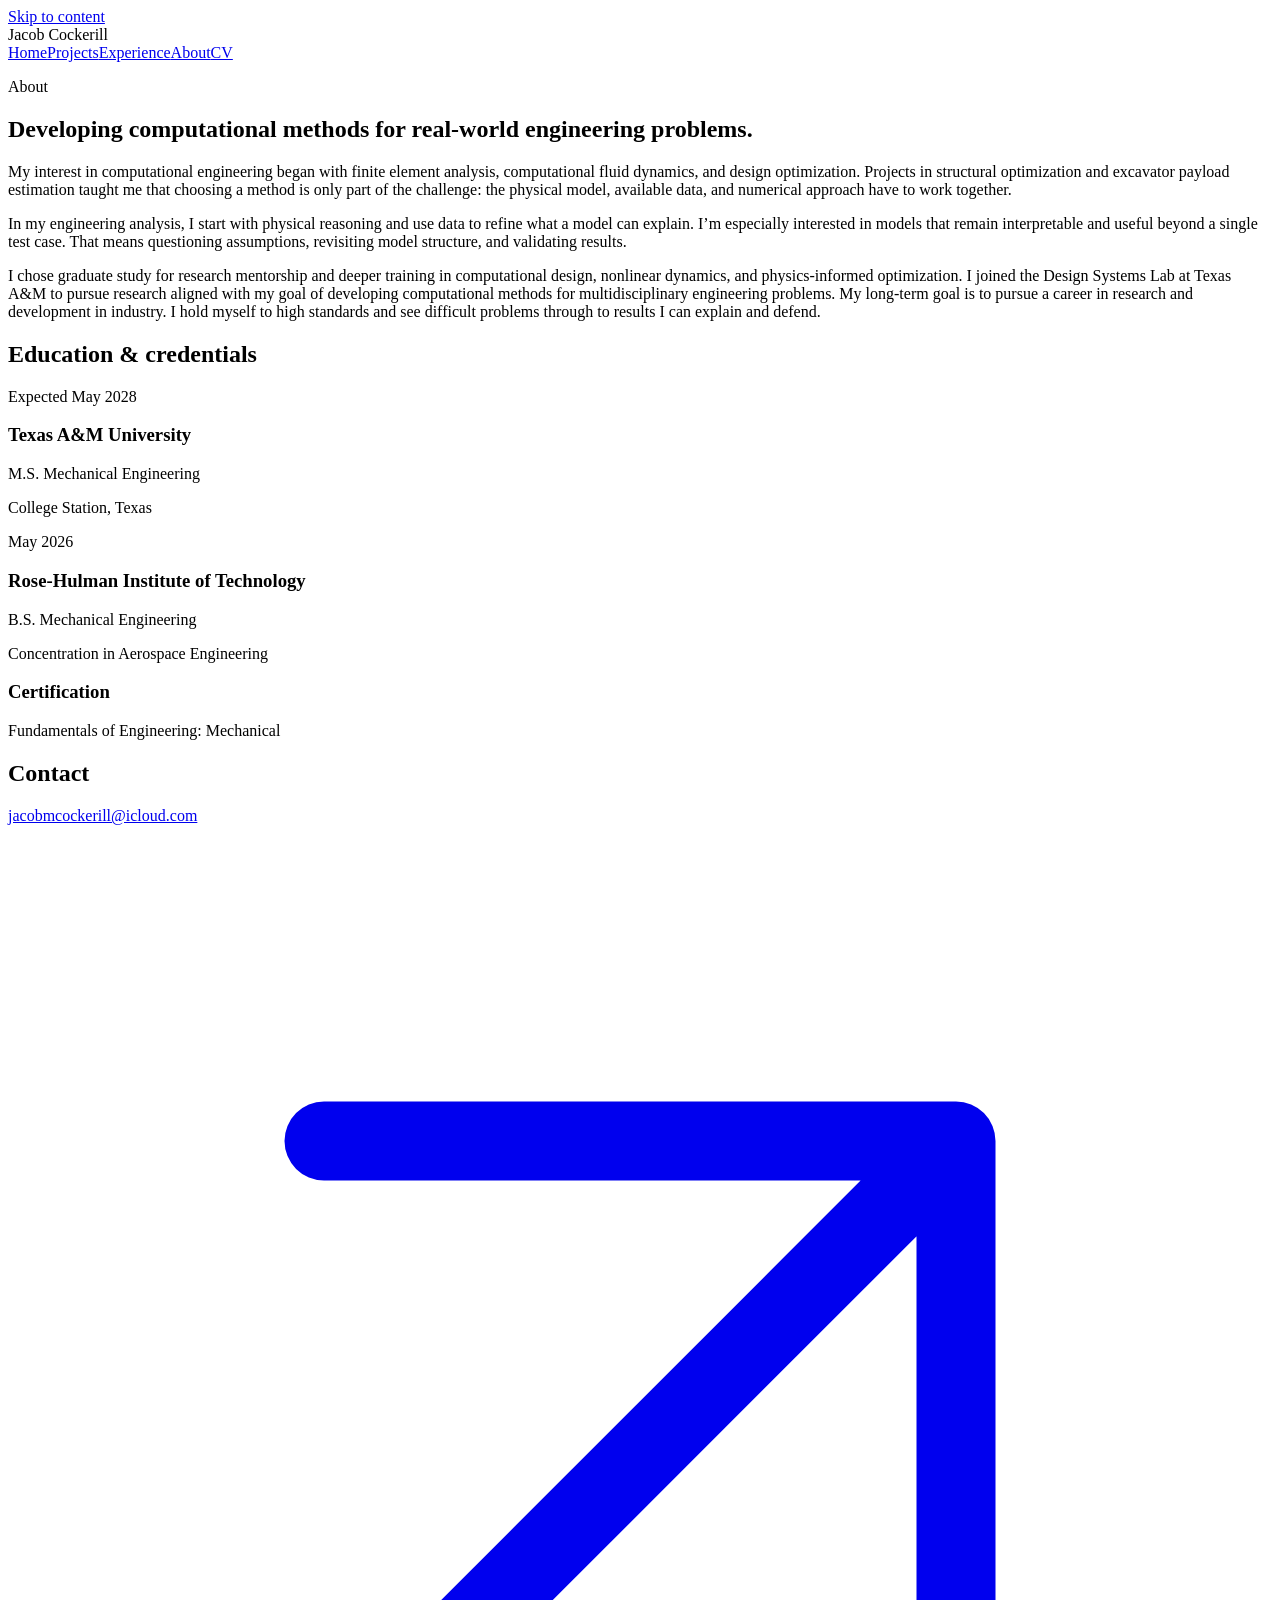
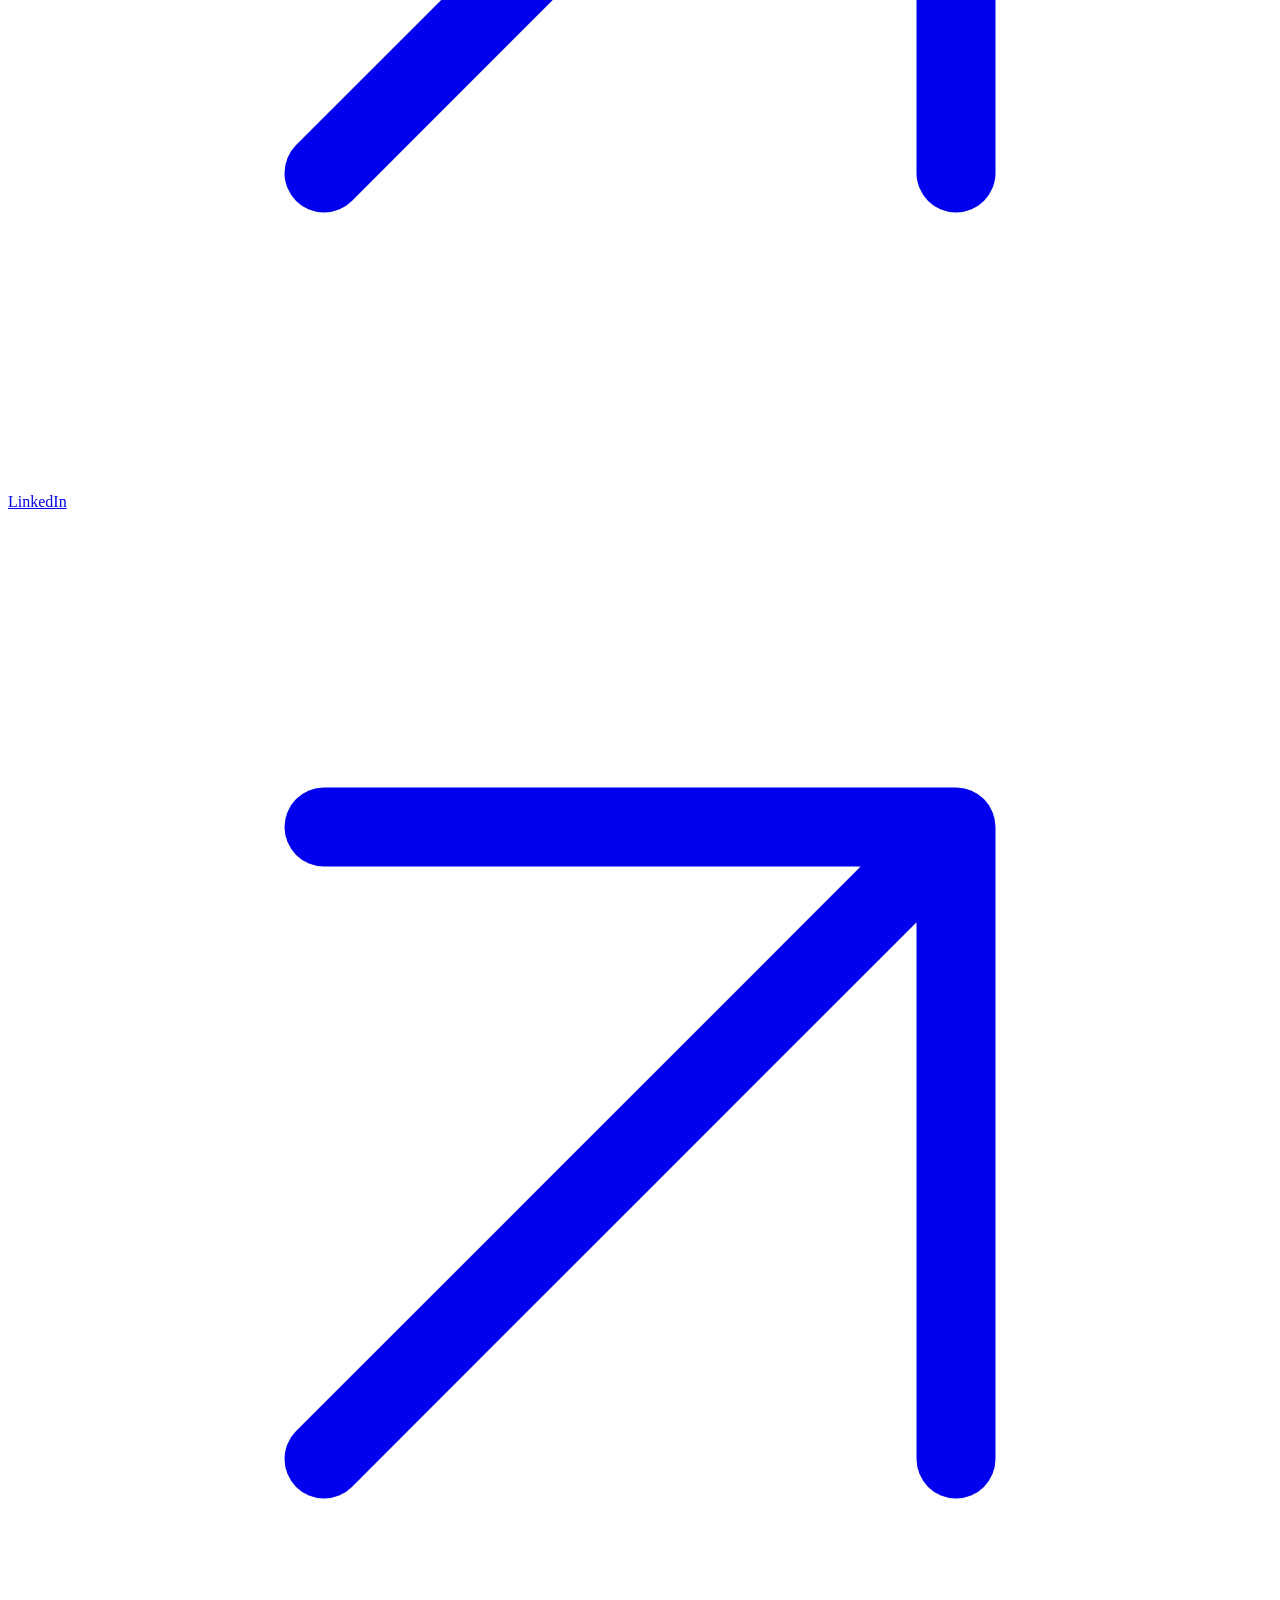
==== about.html @ 5a133b37 "Add files via upload" ====
<!doctype html>
<html lang="en">
<head>
  <meta charset="utf-8">
  <meta name="viewport" content="width=device-width, initial-scale=1">
  <meta name="description" content="Jacob Cockerill’s research interests, approach to engineering, education, and long-term goals.">
  <meta name="theme-color" content="#151716">
  <title>About | Jacob Cockerill</title>
  <link rel="icon" href="assets/favicon.svg" type="image/svg+xml">
  <link rel="stylesheet" href="assets/portfolio.css">
</head>
<body class="page-about">
<a class="skip-link" href="#main">Skip to content</a>
<header class="site-header"><div class="container header-inner"><nav aria-label="Main navigation">
  <span class="nav-name">Jacob Cockerill</span>
  <div class="nav-links"><a href="index.html">Home</a><a href="projects.html">Projects</a><a href="experience.html">Experience</a><a href="about.html" aria-current="page">About</a><a href="cv.html">CV</a></div>
</nav></div></header>
<main id="main" tabindex="-1"><section class="section container" aria-labelledby="about-title"><header class="page-heading about-heading"><p class="eyebrow">About</p><h1 id="about-title">Developing computational methods for real-world engineering problems.</h1></header><div class="about-layout"><div class="about-copy"><p class="about-intro">My interest in computational engineering began with finite element analysis, computational fluid dynamics, and design optimization. Projects in structural optimization and excavator payload estimation taught me that choosing a method is only part of the challenge: the physical model, available data, and numerical approach have to work together.</p><p>In my engineering analysis, I start with physical reasoning and use data to refine what a model can explain. I’m especially interested in models that remain interpretable and useful beyond a single test case. That means questioning assumptions, revisiting model structure, and validating results.</p><p>I chose graduate study for research mentorship and deeper training in computational design, nonlinear dynamics, and physics-informed optimization. I joined the Design Systems Lab at Texas A&amp;M to pursue research aligned with my goal of developing computational methods for multidisciplinary engineering problems. My long-term goal is to pursue a career in research and development in industry. I hold myself to high standards and see difficult problems through to results I can explain and defend.</p></div><aside class="education-panel" aria-labelledby="education-title"><h2 id="education-title">Education &amp; credentials</h2><article class="education-item"><p class="education-date">Expected May 2028</p><h3>Texas A&amp;M University</h3><p class="education-degree">M.S. Mechanical Engineering</p><p class="small muted">College Station, Texas</p></article><article class="education-item"><p class="education-date">May 2026</p><h3>Rose-Hulman Institute of Technology</h3><p class="education-degree">B.S. Mechanical Engineering</p><p class="small muted">Concentration in Aerospace Engineering</p></article><div class="credential"><h3>Certification</h3><p>Fundamentals of Engineering: Mechanical</p></div></aside></div></section></main>
<footer class="contact-section" aria-labelledby="contact-title"><div class="container contact-inner"><div><h2 id="contact-title">Contact</h2></div><div class="contact-links"><a href="mailto:jacobmcockerill@icloud.com">jacobmcockerill@icloud.com <svg class="icon" viewBox="0 0 24 24" fill="none" stroke="currentColor" stroke-width="1.5" stroke-linecap="round" stroke-linejoin="round" aria-hidden="true"><path d="M6 18 18 6M6 6h12v12"/></svg></a><a href="https://www.linkedin.com/in/jacob-cockerill-304030253">LinkedIn <svg class="icon" viewBox="0 0 24 24" fill="none" stroke="currentColor" stroke-width="1.5" stroke-linecap="round" stroke-linejoin="round" aria-hidden="true"><path d="M6 18 18 6M6 6h12v12"/></svg></a></div></div></footer>
</body>
</html>
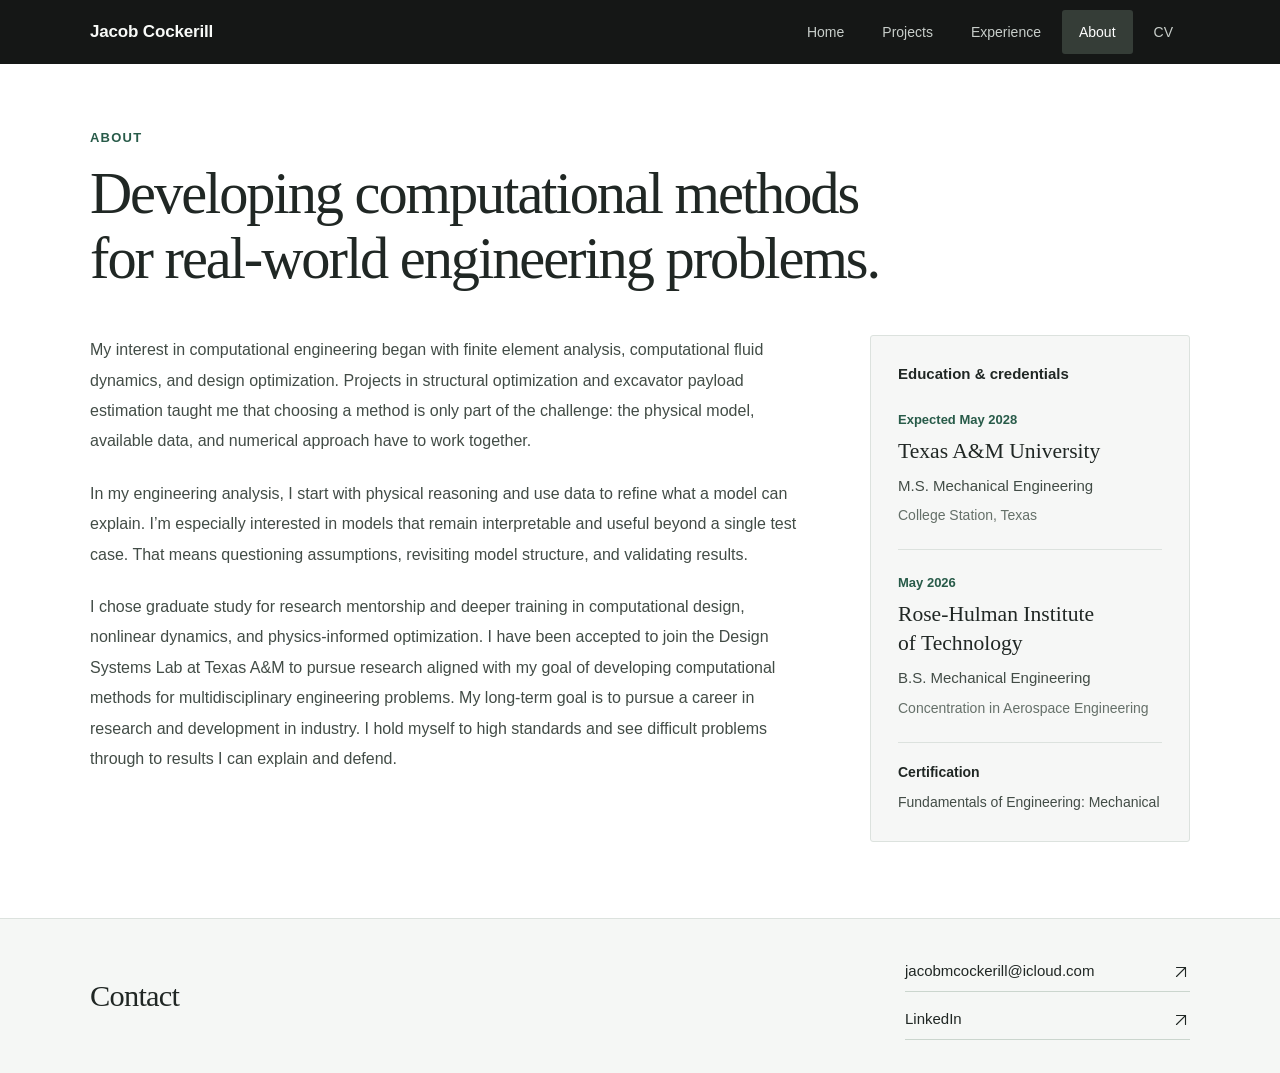
==== commit 1e8146e5: "Update LinkedIn links and incoming lab status" ====
--- a/about.html
+++ b/about.html
@@ -1,21 +1,21 @@
-<!doctype html>
-<html lang="en">
-<head>
-  <meta charset="utf-8">
-  <meta name="viewport" content="width=device-width, initial-scale=1">
-  <meta name="description" content="Jacob Cockerill’s research interests, approach to engineering, education, and long-term goals.">
-  <meta name="theme-color" content="#151716">
-  <title>About | Jacob Cockerill</title>
-  <link rel="icon" href="assets/favicon.svg" type="image/svg+xml">
-  <link rel="stylesheet" href="assets/portfolio.css">
-</head>
-<body class="page-about">
-<a class="skip-link" href="#main">Skip to content</a>
-<header class="site-header"><div class="container header-inner"><nav aria-label="Main navigation">
-  <span class="nav-name">Jacob Cockerill</span>
-  <div class="nav-links"><a href="index.html">Home</a><a href="projects.html">Projects</a><a href="experience.html">Experience</a><a href="about.html" aria-current="page">About</a><a href="cv.html">CV</a></div>
-</nav></div></header>
-<main id="main" tabindex="-1"><section class="section container" aria-labelledby="about-title"><header class="page-heading about-heading"><p class="eyebrow">About</p><h1 id="about-title">Developing computational methods for real-world engineering problems.</h1></header><div class="about-layout"><div class="about-copy"><p class="about-intro">My interest in computational engineering began with finite element analysis, computational fluid dynamics, and design optimization. Projects in structural optimization and excavator payload estimation taught me that choosing a method is only part of the challenge: the physical model, available data, and numerical approach have to work together.</p><p>In my engineering analysis, I start with physical reasoning and use data to refine what a model can explain. I’m especially interested in models that remain interpretable and useful beyond a single test case. That means questioning assumptions, revisiting model structure, and validating results.</p><p>I chose graduate study for research mentorship and deeper training in computational design, nonlinear dynamics, and physics-informed optimization. I joined the Design Systems Lab at Texas A&amp;M to pursue research aligned with my goal of developing computational methods for multidisciplinary engineering problems. My long-term goal is to pursue a career in research and development in industry. I hold myself to high standards and see difficult problems through to results I can explain and defend.</p></div><aside class="education-panel" aria-labelledby="education-title"><h2 id="education-title">Education &amp; credentials</h2><article class="education-item"><p class="education-date">Expected May 2028</p><h3>Texas A&amp;M University</h3><p class="education-degree">M.S. Mechanical Engineering</p><p class="small muted">College Station, Texas</p></article><article class="education-item"><p class="education-date">May 2026</p><h3>Rose-Hulman Institute of Technology</h3><p class="education-degree">B.S. Mechanical Engineering</p><p class="small muted">Concentration in Aerospace Engineering</p></article><div class="credential"><h3>Certification</h3><p>Fundamentals of Engineering: Mechanical</p></div></aside></div></section></main>
-<footer class="contact-section" aria-labelledby="contact-title"><div class="container contact-inner"><div><h2 id="contact-title">Contact</h2></div><div class="contact-links"><a href="mailto:jacobmcockerill@icloud.com">jacobmcockerill@icloud.com <svg class="icon" viewBox="0 0 24 24" fill="none" stroke="currentColor" stroke-width="1.5" stroke-linecap="round" stroke-linejoin="round" aria-hidden="true"><path d="M6 18 18 6M6 6h12v12"/></svg></a><a href="https://www.linkedin.com/in/jacob-cockerill-304030253">LinkedIn <svg class="icon" viewBox="0 0 24 24" fill="none" stroke="currentColor" stroke-width="1.5" stroke-linecap="round" stroke-linejoin="round" aria-hidden="true"><path d="M6 18 18 6M6 6h12v12"/></svg></a></div></div></footer>
-</body>
-</html>+<!doctype html>
+<html lang="en">
+<head>
+  <meta charset="utf-8">
+  <meta name="viewport" content="width=device-width, initial-scale=1">
+  <meta name="description" content="Jacob Cockerill’s research interests, approach to engineering, education, and long-term goals.">
+  <meta name="theme-color" content="#151716">
+  <title>About | Jacob Cockerill</title>
+  <link rel="icon" href="assets/favicon.svg" type="image/svg+xml">
+  <link rel="stylesheet" href="assets/portfolio.css">
+</head>
+<body class="page-about">
+<a class="skip-link" href="#main">Skip to content</a>
+<header class="site-header"><div class="container header-inner"><nav aria-label="Main navigation">
+  <span class="nav-name">Jacob Cockerill</span>
+  <div class="nav-links"><a href="index.html">Home</a><a href="projects.html">Projects</a><a href="experience.html">Experience</a><a href="about.html" aria-current="page">About</a><a href="cv.html">CV</a></div>
+</nav></div></header>
+<main id="main" tabindex="-1"><section class="section container" aria-labelledby="about-title"><header class="page-heading about-heading"><p class="eyebrow">About</p><h1 id="about-title">Developing computational methods for real-world engineering problems.</h1></header><div class="about-layout"><div class="about-copy"><p class="about-intro">My interest in computational engineering began with finite element analysis, computational fluid dynamics, and design optimization. Projects in structural optimization and excavator payload estimation taught me that choosing a method is only part of the challenge: the physical model, available data, and numerical approach have to work together.</p><p>In my engineering analysis, I start with physical reasoning and use data to refine what a model can explain. I’m especially interested in models that remain interpretable and useful beyond a single test case. That means questioning assumptions, revisiting model structure, and validating results.</p><p>I chose graduate study for research mentorship and deeper training in computational design, nonlinear dynamics, and physics-informed optimization. I have been accepted to join the Design Systems Lab at Texas A&amp;M to pursue research aligned with my goal of developing computational methods for multidisciplinary engineering problems. My long-term goal is to pursue a career in research and development in industry. I hold myself to high standards and see difficult problems through to results I can explain and defend.</p></div><aside class="education-panel" aria-labelledby="education-title"><h2 id="education-title">Education &amp; credentials</h2><article class="education-item"><p class="education-date">Expected May 2028</p><h3>Texas A&amp;M University</h3><p class="education-degree">M.S. Mechanical Engineering</p><p class="small muted">College Station, Texas</p></article><article class="education-item"><p class="education-date">May 2026</p><h3>Rose-Hulman Institute of Technology</h3><p class="education-degree">B.S. Mechanical Engineering</p><p class="small muted">Concentration in Aerospace Engineering</p></article><div class="credential"><h3>Certification</h3><p>Fundamentals of Engineering: Mechanical</p></div></aside></div></section></main>
+<footer class="contact-section" aria-labelledby="contact-title"><div class="container contact-inner"><div><h2 id="contact-title">Contact</h2></div><div class="contact-links"><a href="mailto:jacobmcockerill@icloud.com">jacobmcockerill@icloud.com <svg class="icon" viewBox="0 0 24 24" fill="none" stroke="currentColor" stroke-width="1.5" stroke-linecap="round" stroke-linejoin="round" aria-hidden="true"><path d="M6 18 18 6M6 6h12v12"/></svg></a><a href="https://www.linkedin.com/in/jcockerill26/">LinkedIn <svg class="icon" viewBox="0 0 24 24" fill="none" stroke="currentColor" stroke-width="1.5" stroke-linecap="round" stroke-linejoin="round" aria-hidden="true"><path d="M6 18 18 6M6 6h12v12"/></svg></a></div></div></footer>
+</body>
+</html>
--- a/assets/portfolio.css
+++ b/assets/portfolio.css
@@ -0,0 +1,363 @@
+/* One shared visual system for the portfolio. No external fonts or libraries. */
+:root {
+  color-scheme: light;
+  --paper: #ffffff;
+  --surface: #f6f7f6;
+  --ink: #202724;
+  --body: #424c46;
+  --muted: #657069;
+  --accent: #285b49;
+  --accent-dark: #193d30;
+  --line: #dce2de;
+  --header: #151716;
+  --serif: Georgia, 'Times New Roman', serif;
+  --sans: 'Segoe UI', Arial, sans-serif;
+  --max: 1100px;
+  --gutter: clamp(20px, 4vw, 48px);
+}
+* { box-sizing: border-box; }
+html { scroll-behavior: smooth; scroll-padding-top: 90px; }
+body {
+  margin: 0;
+  min-height: 100svh;
+  display: flex;
+  flex-direction: column;
+  background: var(--paper);
+  color: var(--ink);
+  font-family: var(--sans);
+  font-size: 1rem;
+  line-height: 1.75;
+  -webkit-font-smoothing: antialiased;
+}
+main { flex: 1; min-width: 0; }
+main:focus { outline: none; }
+figure, h1, h2, h3, p, ul, dl, dd { margin: 0; }
+button, input { font: inherit; }
+img, video { display: block; max-width: 100%; }
+a { color: inherit; text-decoration: none; touch-action: manipulation; }
+a, button { -webkit-tap-highlight-color: transparent; }
+a:focus-visible, button:focus-visible, summary:focus-visible {
+  outline: 3px solid var(--accent);
+  outline-offset: 5px;
+}
+::selection { background: #dae8df; color: #18382a; }
+.container { width: min(var(--max), calc(100% - var(--gutter) * 2)); margin-inline: auto; }
+.section { padding-block: clamp(38px, 5vw, 64px) 76px; }
+h1, h2, h3 { text-wrap: balance; }
+h1, h2 { font-family: var(--serif); font-weight: 400; }
+h1 { font-size: clamp(2.5rem, 4.8vw, 3.65rem); line-height: 1.12; letter-spacing: -.035em; }
+h2 { font-size: clamp(1.75rem, 3vw, 2.25rem); line-height: 1.25; letter-spacing: -.025em; }
+h3 { font-size: 1.125rem; font-weight: 600; line-height: 1.4; }
+p { color: var(--body); }
+.small { font-size: .875rem; }
+.muted { color: var(--muted); }
+.eyebrow { color: var(--accent); font-size: .8125rem; font-weight: 650; letter-spacing: .095em; text-transform: uppercase; line-height: 1.5; }
+.icon { display: inline-block; width: 1.125rem; height: 1.125rem; flex: 0 0 auto; vertical-align: -.18em; }
+.skip-link { position: fixed; top: -100px; left: 16px; z-index: 100; padding: 10px 18px; color: #fff; background: var(--accent-dark); }
+.skip-link:focus { top: 12px; }
+
+/* Quiet, full-width navigation. The name is text, not another tab. */
+.site-header { position: sticky; top: 0; z-index: 30; background: var(--header); }
+.header-inner { padding: 0; }
+.header-inner nav { display: flex; align-items: center; justify-content: space-between; gap: 24px; min-height: 64px; }
+.nav-name { flex: 0 0 auto; color: #f8faf8; font-weight: 600; letter-spacing: -.01em; font-size: 1.0625rem; }
+.nav-links { display: flex; flex-wrap: wrap; gap: 4px; padding-block: 10px; }
+.nav-links a { display: flex; align-items: center; justify-content: center; min-height: 44px; padding: 8px 17px; border-radius: 3px; font-size: .875rem; color: #c8ceca; transition: color .18s, background .18s; }
+.nav-links a:hover { background: #262c28; color: #fff; }
+.nav-links a[aria-current="page"] { background: #353d37; color: #fff; }
+.nav-links a:focus-visible { outline-color: #fff; outline-offset: -3px; }
+
+/* Shared links and actions. */
+.button { display: inline-flex; align-items: center; justify-content: center; gap: 13px; min-height: 48px; padding: 10px 20px; border: 1px solid var(--accent); border-radius: 3px; background: var(--accent); color: #fff; font-size: .9375rem; font-weight: 600; line-height: 1.5; transition: background .18s, border-color .18s, box-shadow .18s; }
+.button:hover { background: var(--accent-dark); border-color: var(--accent-dark); }
+.button.cv-primary { box-shadow: 0 3px 9px #285b491f; }
+.button.cv-primary:hover { box-shadow: 0 4px 13px #285b4933; }
+.button-outline { color: var(--accent); background: var(--paper); border-color: #b3c4ba; }
+.button-outline:hover { background: #f0f5f2; color: var(--accent-dark); border-color: var(--accent); }
+.text-link, .back-link { display: inline-flex; align-items: center; gap: 10px; color: var(--accent); font-size: .9375rem; font-weight: 550; line-height: 1.5; padding-block: 6px; }
+.text-link:hover, .back-link:hover { color: var(--accent-dark); text-decoration: underline; text-underline-offset: 5px; }
+.back-link { font-size: .875rem; color: var(--muted); }
+
+/* Centered, full portrait and a compact introduction. */
+.hero { display: flex; flex-direction: column; align-items: center; gap: 28px; text-align: center; padding-block: 36px 52px; }
+.hero-portrait { width: 320px; max-width: 76vw; }
+.hero-copy { width: 100%; max-width: 780px; }
+.hero h1 { font-size: clamp(2.7rem, 5vw, 3.9rem); }
+.hero-affiliation { color: var(--accent); margin-top: 12px; font-size: .9375rem; font-weight: 550; line-height: 1.65; }
+.affiliation-divider { padding-inline: 5px; }
+.hero-intro { max-width: 670px; margin: 19px auto 0; font-size: 1.0625rem; line-height: 1.8; text-wrap: pretty; }
+.hero-note { display: flex; justify-content: center; flex-wrap: wrap; gap: 4px 13px; margin-top: 14px; color: var(--muted); font-size: .875rem; }
+.note-divider { color: #a4aea7; }
+.hero-actions { display: flex; flex-wrap: wrap; align-items: center; justify-content: center; gap: 14px; margin-top: 25px; }
+.hero-actions > .text-link { margin-inline: 6px; min-height: 44px; }
+
+/* Frames surround the natural media bounds; the content determines its ratio. */
+.media { min-width: 0; position: relative; }
+.media-frame { padding: 7px; background: #fafbfa; border: 1px solid #dce0dc; border-radius: 2px; box-shadow: 0 2px 7px #19271f0b; }
+.media img { width: 100%; height: auto; }
+.media video, .youtube-video iframe { display: block; width: 100%; height: auto; aspect-ratio: 16 / 9; border: 0; background: #151716; }
+.portrait img, .full-photo img { object-fit: contain; }
+.placeholder { display: grid; place-items: center; min-height: 180px; aspect-ratio: 16 / 9; border: 1px dashed #cdd6cf; background: #f7f8f7; }
+.placeholder-center { display: flex; flex-direction: column; align-items: center; gap: 6px; padding: 22px; text-align: center; color: var(--muted); font-size: .875rem; }
+.placeholder-center > .icon { width: 25px; height: 25px; margin-bottom: 4px; color: #7b8e81; }
+.placeholder-note { color: #6e7971; font-size: .8125rem; }
+figcaption { margin-top: 12px; color: var(--muted); font-size: .875rem; line-height: 1.65; }
+
+/* Projects: one featured industry collaboration, then a measured two-column grid. */
+.page-heading { margin-bottom: 44px; }
+.page-heading > .eyebrow { margin-bottom: 13px; }
+.page-heading > p:not(.eyebrow) { margin-top: 17px; max-width: 650px; }
+.collection-heading { display: grid; grid-template-columns: 1.15fr 1fr; gap: 30px; align-items: start; padding-bottom: 25px; }
+.collection-heading h2 { font-size: clamp(1.6rem, 2.5vw, 1.95rem); }
+.collection-heading p { font-size: .9375rem; line-height: 1.75; white-space: pre-line; }
+.project-collection + .project-collection { margin-top: 62px; padding-top: 35px; border-top: 1px solid var(--line); }
+.project-grid { display: grid; grid-template-columns: repeat(2, minmax(0,1fr)); gap: 44px 32px; }
+.project-card { min-width: 0; }
+.project-link { display: flex; flex-direction: column; height: 100%; }
+.card-media { min-width: 0; }
+.card-media img { aspect-ratio: 16 / 10; object-fit: cover; }
+.card-media .scientific-figure { display: grid; align-items: center; min-height: 180px; }
+.card-media .scientific-figure img { aspect-ratio: auto; object-fit: contain; }
+.card-image-credit { margin-top: 9px; font-size: .8125rem; line-height: 1.5; color: var(--muted); }
+.card-media .placeholder { aspect-ratio: 3 / 1; min-height: 150px; }
+.card-copy { padding: 22px 1px 0; }
+.card-copy .eyebrow { font-size: .75rem; }
+.card-copy h3 { margin-block: 9px 12px; font-family: var(--serif); font-weight: 400; font-size: 1.75rem; line-height: 1.2; letter-spacing: -.02em; transition: color .18s; }
+.card-summary { line-height: 1.8; }
+.card-period { color: var(--muted); margin-top: 12px; font-size: .8125rem; }
+.project-card-link { display: inline-flex; align-items: center; gap: 10px; color: var(--accent); font-weight: 600; margin-top: 20px; font-size: .875rem; }
+.project-link:hover h3 { color: var(--accent); }
+.project-link:hover .project-card-link { text-decoration: underline; text-underline-offset: 5px; }
+.project-link:hover .media-frame { border-color: #a8b9ad; }
+.tags { padding: 0; display: flex; flex-wrap: wrap; gap: 6px; list-style: none; margin-top: 16px; font-size: .8125rem; line-height: 1.5; color: #58675d; }
+.tags li { padding: 4px 9px; border: 1px solid #e1e7e2; background: #f7f9f7; border-radius: 2px; }
+.collection-industry .project-grid { grid-template-columns: 1fr; }
+.collection-industry .project-link { display: grid; grid-template-columns: 1.2fr 1fr; align-items: center; gap: 38px; }
+.collection-industry .card-copy { padding: 0; }
+.collection-industry .card-copy h3 { font-size: clamp(1.9rem, 3.4vw, 2.65rem); }
+.collection-industry .card-media img { aspect-ratio: 4 / 3; }
+.card-result { display: flex; align-items: center; gap: 17px; padding-block: 17px 0; margin-top: 17px; border-top: 1px solid var(--line); }
+.card-result strong { color: var(--accent); font-family: var(--serif); font-weight: 400; font-size: 2rem; line-height: 1.1; white-space: nowrap; }
+.card-result span { font-size: .8125rem; line-height: 1.55; color: var(--muted); }
+
+/* Project pages: a clear introduction, media, and readable technical detail. */
+.project-heading { padding-top: 28px; }
+.project-heading > .eyebrow { margin-top: 27px; margin-bottom: 12px; }
+.project-heading h1 { max-width: 880px; }
+.project-subtitle { margin-top: 16px; font-size: 1.125rem; }
+.project-facts { display: grid; grid-template-columns: 1fr 1fr 1.45fr; gap: 30px; padding-block: 23px; margin-top: 30px; border-block: 1px solid var(--line); }
+.project-facts dt { font-size: .75rem; color: var(--muted); font-weight: 600; text-transform: uppercase; letter-spacing: .07em; }
+.project-facts dd { margin-top: 5px; font-size: .9375rem; color: var(--body); }
+.project-facts .tags { margin-top: 0; }
+.project-team { margin-top: 14px; }
+.project-cover { padding-top: 28px; }
+.project-cover figcaption { display: flex; align-items: baseline; flex-wrap: wrap; justify-content: space-between; gap: 8px 20px; }
+.project-cover figcaption .text-link { font-size: .875rem; }
+.image-credit { display: block; margin-top: 4px; font-size: .8125rem; }
+.image-credit a { color: var(--accent); text-decoration: underline; text-underline-offset: 3px; }
+.project-cover .wide img { max-height: 560px; object-fit: contain; }
+.project-cover.cover-empty .placeholder { aspect-ratio: auto; min-height: 230px; }
+.project-body { display: grid; grid-template-columns: 220px minmax(0,1fr); gap: clamp(36px, 6vw, 84px); padding-block: 55px; }
+.project-sidebar { align-self: start; border-top: 2px solid var(--accent); padding-top: 16px; }
+.project-sidebar h2 { font-family: var(--sans); font-weight: 600; font-size: .9375rem; letter-spacing: 0; }
+.project-stats { margin-top: 9px; }
+.project-stats > div { display: flex; flex-direction: column; gap: 7px; padding-block: 19px; }
+.project-stats > div + div { border-top: 1px solid var(--line); }
+.project-stats dt { font-size: .875rem; line-height: 1.65; color: var(--muted); }
+.project-stats dd { order: -1; font-family: var(--serif); font-variant-numeric: lining-nums tabular-nums; font-size: 2.3rem; line-height: 1.1; letter-spacing: -.035em; color: var(--accent); }
+.technical-focus { margin-top: 9px; }
+.focus-item { padding-block: 18px; }
+.focus-item + .focus-item { border-top: 1px solid var(--line); }
+.focus-item dt { margin-bottom: 8px; font-size: 1.375rem; line-height: 1.3; font-weight: 600; color: var(--accent); overflow-wrap: anywhere; }
+.focus-item dd { font-size: .9375rem; line-height: 1.65; color: var(--body); }
+.project-narrative { max-width: 720px; }
+.project-narrative h2 { font-size: 1.8rem; margin-bottom: 16px; }
+.project-narrative section + section { margin-top: 34px; padding-top: 28px; border-top: 1px solid #e9ede9; }
+.body-list { padding-left: 20px; margin-top: 16px; color: var(--body); }
+.body-list li { padding-left: 4px; margin-top: 9px; }
+.body-list li::marker { color: #758a7c; }
+.project-gallery { padding-block: 32px 50px; border-top: 1px solid var(--line); }
+.project-gallery > h2 { font-size: 1.9rem; margin-bottom: 26px; }
+.gallery-grid { display: grid; grid-template-columns: repeat(2,minmax(0,1fr)); gap: 30px; align-items: start; }
+.gallery-grid figure { min-width: 0; }
+.gallery-grid.gallery-single { grid-template-columns: minmax(0,1fr); max-width: 780px; }
+.supporting-figure { margin-bottom: 36px; }
+.supporting-figure figcaption { display: flex; flex-wrap: wrap; align-items: baseline; justify-content: space-between; gap: 8px 22px; }
+.supporting-figure figcaption > span { flex: 1 1 480px; }
+.supporting-figure .text-link { font-size: .875rem; }
+.comparison-table-wrap { margin-top: 22px; overflow-x: auto; }
+.comparison-table { width: 100%; border-collapse: collapse; font-size: .9375rem; font-variant-numeric: tabular-nums; }
+.comparison-table caption { text-align: left; color: var(--muted); font-size: .875rem; line-height: 1.5; padding-bottom: 12px; }
+.comparison-table th, .comparison-table td { padding: 11px 8px; border-bottom: 1px solid var(--line); text-align: right; }
+.comparison-table th:first-child { text-align: left; padding-left: 0; }
+.comparison-table thead th { font-weight: 600; color: var(--ink); background: var(--surface); border-top: 1px solid var(--line); }
+.comparison-table tbody th { font-weight: 500; color: var(--body); }
+.gallery-grid .placeholder { aspect-ratio: 4 / 3; }
+.next-project { display: flex; justify-content: space-between; align-items: center; gap: 30px; padding-block: 27px 42px; border-top: 1px solid var(--line); }
+.next-project-link { display: block; text-align: right; max-width: 70%; padding-block: 6px; }
+.next-project-link > span { display: block; font-size: .8125rem; color: var(--muted); margin-bottom: 6px; }
+.next-project-link strong { font-family: var(--serif); font-weight: 400; font-size: 1.6rem; line-height: 1.35; }
+.next-project-link .icon { margin-left: 7px; }
+.next-project-link:hover strong { color: var(--accent); }
+
+/* About and experience: clear prose, with credentials and dates easy to find. */
+.about-heading h1 { max-width: 880px; }
+.about-layout { display: grid; grid-template-columns: minmax(0,1fr) 320px; gap: 62px; align-items: start; }
+.about-copy > p { line-height: 1.9; text-wrap: pretty; }
+.about-copy > p + p { margin-top: 22px; }
+.education-panel { padding: 27px; border: 1px solid var(--line); background: var(--surface); border-radius: 3px; }
+.education-panel > h2 { font-family: var(--sans); font-size: .9375rem; font-weight: 600; line-height: 1.5; letter-spacing: 0; }
+.education-item { margin-top: 23px; }
+.education-item + .education-item { padding-top: 22px; border-top: 1px solid var(--line); }
+.education-date { color: var(--accent); font-size: .8125rem; font-weight: 550; }
+.education-item h3 { font-family: var(--serif); font-weight: 400; font-size: 1.35rem; margin-top: 5px; line-height: 1.35; }
+.education-degree { font-size: .9375rem; margin-top: 7px; }
+.education-item .small { margin-top: 5px; line-height: 1.6; }
+.credential { margin-top: 23px; padding-top: 20px; border-top: 1px solid var(--line); }
+.credential h3 { font-size: .875rem; }
+.credential p { margin-top: 7px; font-size: .875rem; }
+.skills-section { margin-top: 38px; }
+.skills-section > h2 { font-size: 1.75rem; margin-bottom: 20px; }
+.skill-list > div { border-top: 1px solid var(--line); padding-block: 15px; }
+.skill-list h3 { font-size: .9375rem; margin-bottom: 6px; }
+.skill-list p { font-size: .9375rem; }
+.experience-entry { display: grid; grid-template-columns: 220px minmax(0,1fr); gap: 50px; padding-block: 33px; border-top: 1px solid var(--line); }
+.experience-entry:first-child { border-top: 2px solid var(--accent); }
+.experience-date p { font-weight: 550; font-size: .9375rem; color: var(--ink); }
+.experience-date span { display: block; color: var(--muted); font-size: .875rem; margin-top: 5px; }
+.experience-copy h2 { font-size: 1.9rem; }
+.role { font-size: .9375rem; font-weight: 550; color: var(--accent); }
+.experience-copy .role { margin-block: 8px 15px; }
+.experience-copy > .text-link { margin-top: 16px; }
+
+/* The web CV is a readable summary. Its original PDF is a separate asset. */
+.cv-page { max-width: 1000px; }
+.cv-heading { display: flex; align-items: start; justify-content: space-between; gap: 30px; }
+.cv-heading h1 { margin-block: 12px 15px; }
+.cv-heading > .button { margin-top: 32px; flex-shrink: 0; }
+.cv-contact-links { display: flex; flex-wrap: wrap; gap: 10px 24px; margin-top: 19px; font-size: .9375rem; }
+.cv-contact-links a { color: var(--accent); text-decoration: underline; text-underline-offset: 4px; }
+.cv-contact-links .icon { width: .9375rem; height: .9375rem; }
+.cv-section { border-top: 1px solid var(--line); margin-top: 38px; padding-top: 28px; }
+.cv-section > h2 { font-size: 1.75rem; margin-bottom: 24px; }
+.cv-education { display: grid; grid-template-columns: 1fr 1fr; gap: 40px; }
+.cv-education .education-item { margin: 0; padding: 0; border: 0; }
+.cv-certification { font-size: .9375rem; margin-top: 23px; }
+.cv-entry + .cv-entry { margin-top: 28px; }
+.cv-entry-heading { display: flex; justify-content: space-between; align-items: baseline; gap: 24px; }
+.cv-entry-heading h3 { font-size: 1.125rem; }
+.cv-entry-heading > span { font-size: .8125rem; color: var(--muted); white-space: nowrap; }
+.cv-entry-heading a { color: var(--ink); }
+.cv-entry-heading a:hover { color: var(--accent); text-decoration: underline; text-underline-offset: 4px; }
+.cv-entry-heading .icon { width: .9375rem; height: .9375rem; margin-left: 4px; color: var(--accent); }
+.cv-entry > p { margin-top: 8px; }
+.cv-entry .body-list { font-size: .9375rem; }
+.cv-section > .skill-list > div:first-child { border-top: 0; padding-top: 0; }
+
+/* A useful contact ending on every page, without a second branding footer. */
+.contact-section { background: #f5f7f5; border-top: 1px solid var(--line); padding-block: 33px; }
+.contact-inner { display: flex; align-items: center; justify-content: space-between; gap: 40px; }
+.contact-inner h2 { font-size: 1.9rem; }
+.contact-links { display: flex; flex-direction: column; gap: 8px; min-width: 285px; }
+.contact-links a { display: flex; justify-content: space-between; align-items: center; gap: 22px; min-height: 40px; padding-block: 6px; font-size: .9375rem; border-bottom: 1px solid #cbd6ce; overflow-wrap: anywhere; }
+.contact-links a:hover { color: var(--accent); border-color: var(--accent); }
+
+@media (max-width: 900px) {
+  .nav-links a { padding-inline: 13px; }
+  .about-layout { gap: 35px; grid-template-columns: minmax(0,1fr) 290px; }
+  .collection-industry .project-link { gap: 26px; }
+  .collection-industry .card-media img { aspect-ratio: 1; }
+  .card-result { align-items: start; flex-direction: column; gap: 8px; }
+  .experience-entry { grid-template-columns: 185px minmax(0,1fr); gap: 35px; }
+  .project-body { grid-template-columns: 195px minmax(0,1fr); }
+}
+@media (max-width: 700px) {
+  html { scroll-padding-top: 120px; }
+  .header-inner nav { flex-direction: column; align-items: stretch; gap: 0; }
+  .nav-name { padding-block: 13px 5px; font-size: 1rem; }
+  .nav-links { display: flex; flex-wrap: wrap; justify-content: space-between; gap: 3px; padding-block: 5px 9px; }
+  .nav-links a { flex: 1 0 auto; padding: 8px 3px; font-size: .875rem; }
+  .hero { padding-block: 30px 42px; gap: 24px; }
+  .hero-portrait { width: 280px; }
+  .hero-intro { font-size: 1rem; }
+  .hero-affiliation { font-size: .875rem; }
+  .hero-affiliation > span:last-child { display: block; }
+  .affiliation-divider { display: none; }
+  .hero-actions { gap: 12px; }
+  .hero-actions > .text-link { flex-basis: 100%; justify-content: center; }
+  .section { padding-bottom: 48px; }
+  .page-heading { margin-bottom: 32px; }
+  .collection-heading { grid-template-columns: 1fr; gap: 10px; }
+  .collection-industry .project-link { grid-template-columns: 1fr; gap: 23px; }
+  .collection-industry .card-media img { aspect-ratio: auto; }
+  .card-result { flex-direction: row; align-items: center; gap: 20px; }
+  .project-grid { gap: 34px 22px; }
+  .card-copy h3 { font-size: 1.6rem; }
+  .project-facts { grid-template-columns: 1fr 1fr; gap: 19px; }
+  .project-facts > div:last-child { grid-column: 1 / -1; }
+  .project-body { grid-template-columns: 1fr; gap: 35px; padding-block: 38px; }
+  .project-stats { display: grid; grid-template-columns: repeat(2,minmax(0,1fr)); column-gap: 25px; }
+  .project-stats > div { border-top: 1px solid var(--line); }
+  .project-stats dd { font-size: 2.1rem; }
+  .project-narrative { max-width: none; }
+  .about-layout { grid-template-columns: 1fr; gap: 32px; }
+  .education-panel { padding: 24px; }
+  .experience-entry { grid-template-columns: 1fr; gap: 16px; padding-block: 28px; }
+  .experience-date { display: flex; flex-wrap: wrap; justify-content: space-between; gap: 5px 20px; }
+  .experience-date span { margin: 0; }
+  .cv-heading { display: block; }
+  .cv-heading > .button { margin-top: 23px; }
+  .cv-entry-heading { display: block; }
+  .cv-entry-heading > span { display: block; margin-top: 4px; }
+  .contact-inner { display: block; }
+  .contact-links { min-width: 0; max-width: 440px; margin-top: 22px; }
+}
+@media (max-width: 480px) {
+  .project-grid, .gallery-grid, .cv-education { grid-template-columns: 1fr; }
+  .hero-note { font-size: .8125rem; }
+  .hero-actions .button { width: 100%; max-width: 310px; }
+  .hero-actions > .text-link { margin-top: 0; }
+  .project-collection + .project-collection { margin-top: 40px; padding-top: 28px; }
+  .card-media .placeholder { min-height: 135px; }
+  .project-subtitle { font-size: 1rem; }
+  .project-heading > .eyebrow { margin-top: 23px; }
+  .project-facts { margin-top: 23px; }
+  .project-facts dd { font-size: .875rem; }
+  .project-cover { padding-top: 22px; }
+  .project-cover.cover-empty .placeholder { min-height: 180px; }
+  .project-stats { column-gap: 18px; }
+  .project-stats dt { font-size: .8125rem; }
+  .next-project { align-items: start; gap: 15px; }
+  .next-project-link strong { font-size: 1.25rem; }
+  .next-project .back-link { white-space: nowrap; }
+  .cv-contact-links { gap: 8px 18px; font-size: .875rem; }
+}
+@media (max-width: 360px) {
+  .card-result { align-items: start; flex-direction: column; gap: 8px; }
+  .hero-note .note-divider { display: none; }
+  .hero-note > span { flex-basis: 100%; }
+}
+@media (prefers-reduced-motion: reduce) {
+  html { scroll-behavior: auto; }
+  *, *::before, *::after { transition: none !important; }
+}
+@media print {
+  @page { size: A4; margin: 16mm; }
+  :root { --ink: #111; --body: #222; --muted: #444; --accent: #263d2e; }
+  body { display: block; background: #fff; font-size: 10pt; line-height: 1.5; }
+  .site-header, .contact-section, .skip-link, .button, .next-project { display: none !important; }
+  .container { width: 100%; max-width: none; }
+  .section, .cv-page { padding: 0; }
+  .cv-heading h1 { font-size: 27pt; }
+  .cv-section { margin-top: 20px; padding-top: 15px; }
+  .cv-section > h2 { font-size: 17pt; margin-bottom: 13px; break-after: avoid; }
+  .cv-entry { break-inside: avoid; }
+  .cv-entry + .cv-entry { margin-top: 18px; }
+  .cv-entry-heading { display: flex; }
+  .cv-entry .body-list, .cv-entry .role, .cv-contact-links, .skill-list p { font-size: 10pt; }
+  .body-list { margin-top: 8px; }
+  .body-list li { margin-top: 4px; }
+  .cv-education { grid-template-columns: 1fr 1fr; }
+  .media-frame { box-shadow: none; }
+  a { color: inherit; }
+}
